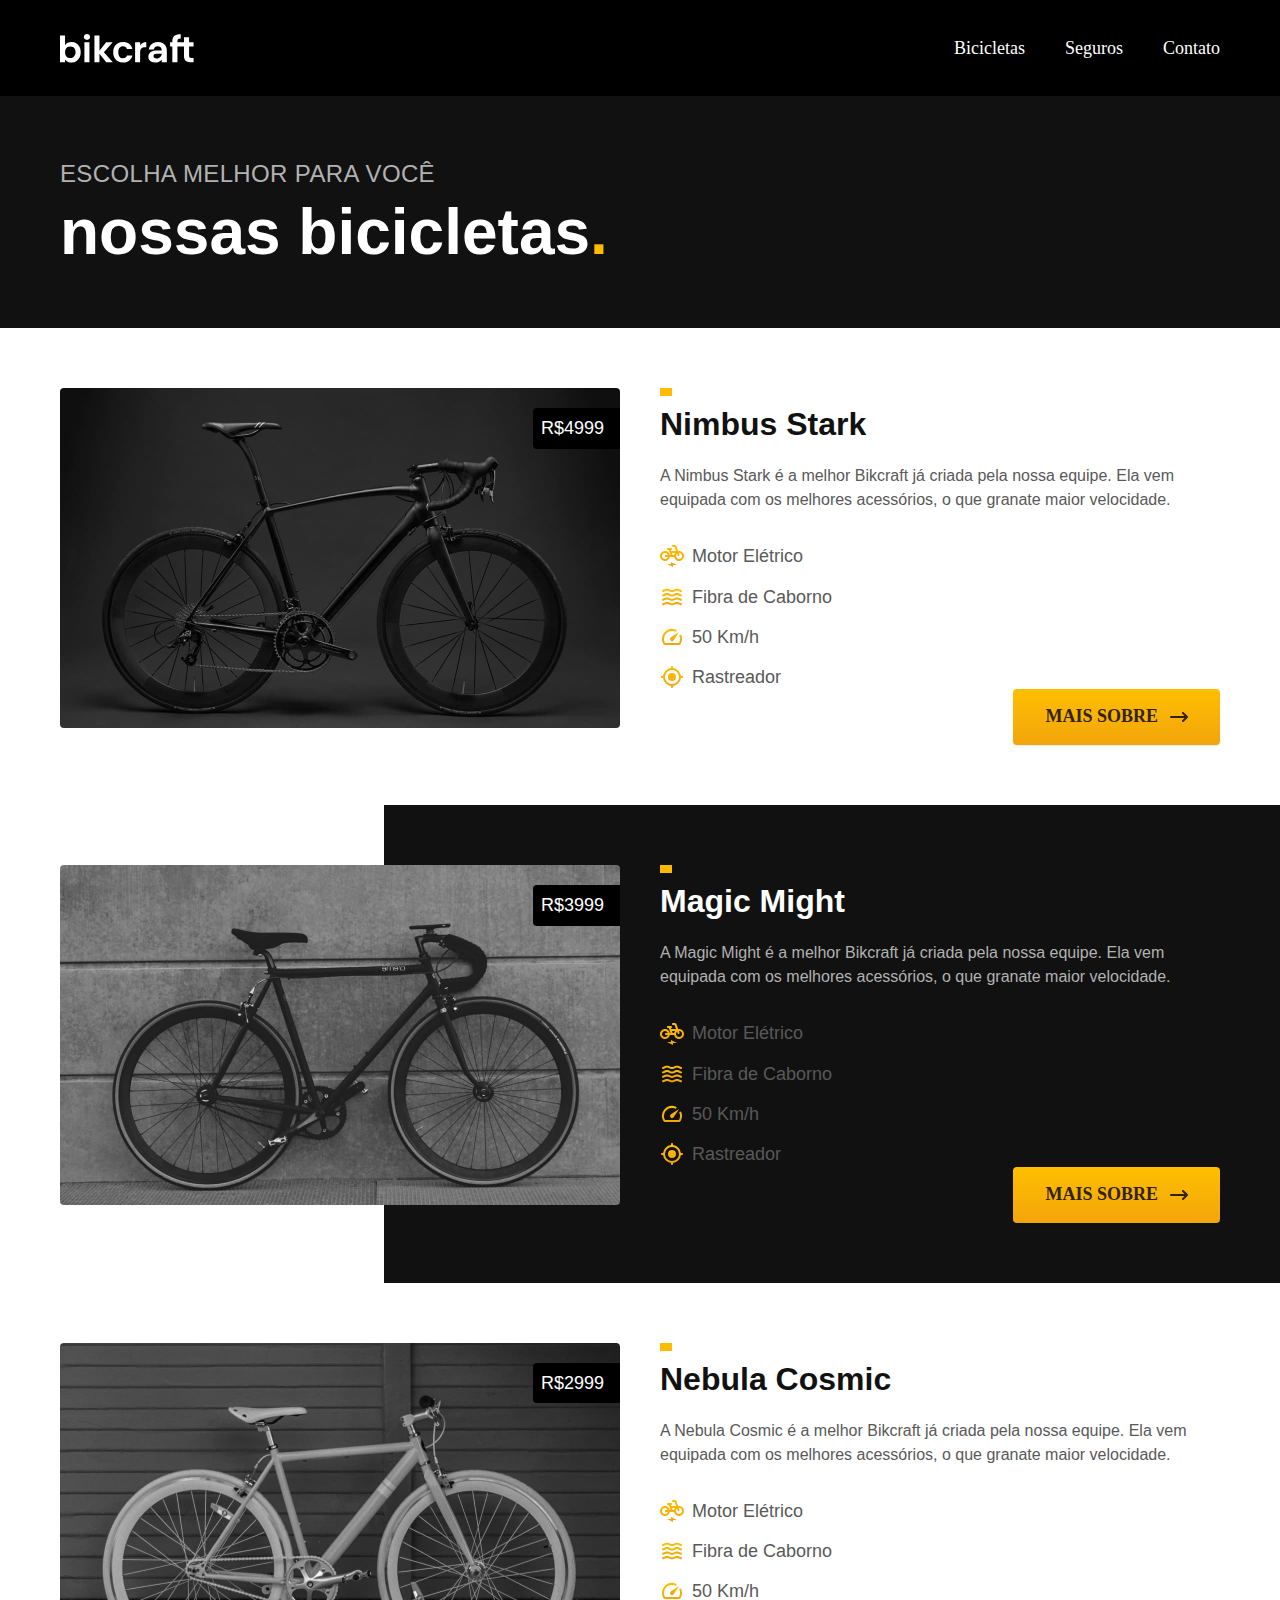
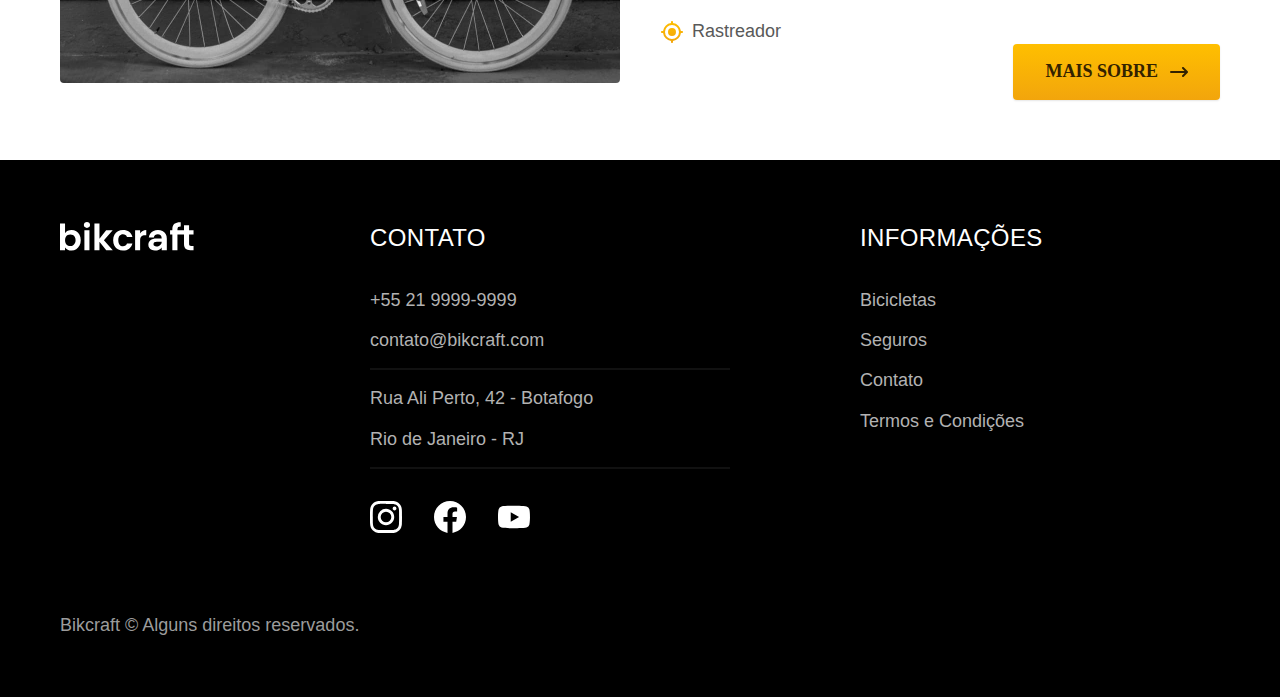
==== bicicletas.html @ 16e38521 "finalização do pagina principal, pagina de seguro, pagina de termo e pagina de bicicletas e pagina d" ====
<!DOCTYPE html>
<html lang="pt-br">

<head>
  <meta charset="UTF-8">
  <meta name="viewport" content="width=device-width, initial-scale=1.0">

  <title>Termos e Condições | Bikcraft</title>
  <meta name="description" content="Termos e condições.">

  <link rel="stylesheet" href="./css/style.css">
</head>

<body id="bicicletas">
  <header class="header-bg">
    <div class="header container">
      <a href="./">
        <img src="./img/bikcraft.svg" alt="Bikcraft">
      </a>

      <nav aria-label="primaria">
        <ul class="header-menu font-1-m cor-0">
          <li><a href="./bicicletas.html">Bicicletas</a></li>
          <li><a href="./seguros.html">Seguros</a></li>
          <li><a href="./contato.html">Contato</a></li>
        </ul>
      </nav>
    </div>
  </header>

  <main>
    <div class="titulo-bg">
      <div class="titulo container">
        <p class="font-2-l-b cor-5">Escolha melhor para você</p>
        <h1 class="font-1-xxl cor-0">nossas bicicletas<span class="cor-p1">.</span></h1>
      </div>
    </div>


    <div class="bicicletas container">
      <div class="bicicletas-imagem">
        <img src="./img/bicicletas/nimbus.jpg" alt="bicicleta preta">
        <span class="font-2-m cor-0">R$4999</span>
      </div>
      <div class="bicicletas-conteudo">
        <h2 class="font-1-xl">Nimbus Stark</h2>
        <p class="font-2-s cor-8">A Nimbus Stark é a melhor Bikcraft já criada pela nossa equipe. Ela vem equipada com os melhores acessórios, o que granate maior velocidade.</p>
        <ul class="font-1-m cor-8">
          <li><img src="./img/icones/eletrica.svg" alt="">Motor Elétrico</li>
          <li><img src="./img/icones/carbono.svg" alt="">Fibra de Caborno</li>
          <li><img src="./img/icones/velocidade.svg" alt="">50 Km/h</li>
          <li><img src="./img/icones/rastreador.svg" alt="">Rastreador</li>
        </ul>
        <a class="botao seta" href="./bicicletas/nimbus.html">Mais sobre</a>
      </div>
    </div>

    <div class="bicicletas-bg">
      <div class="bicicletas container">
        <div class="bicicletas-imagem">
          <img src="./img/bicicletas/magic.jpg" alt="bicicleta preta">
          <span class="font-2-m cor-0">R$3999</span>
        </div>
        <div class="bicicletas-conteudo">
          <h2 class="font-1-xl cor-0">Magic Might</h2>
          <p class="font-2-s cor-5">A Magic Might é a melhor Bikcraft já criada pela nossa equipe. Ela vem equipada com os melhores acessórios, o que granate maior velocidade.</p>
          <ul class="font-1-m cor-8">
            <li><img src="./img/icones/eletrica.svg" alt="">Motor Elétrico</li>
            <li><img src="./img/icones/carbono.svg" alt="">Fibra de Caborno</li>
            <li><img src="./img/icones/velocidade.svg" alt="">50 Km/h</li>
            <li><img src="./img/icones/rastreador.svg" alt="">Rastreador</li>
          </ul>
          <a class="botao seta " href="./bicicletas/magic.html">Mais sobre</a>
        </div>
      </div>
    </div>


    <div class="bicicletas container">
      <div class="bicicletas-imagem">
        <img src="./img/bicicletas/nebula.jpg" alt="bicicleta preta">
        <span class="font-2-m cor-0">R$2999</span>
      </div>
      <div class="bicicletas-conteudo">
        <h2 class="font-1-xl">Nebula Cosmic</h2>
        <p class="font-2-s cor-8">A Nebula Cosmic é a melhor Bikcraft já criada pela nossa equipe. Ela vem equipada com os melhores acessórios, o que granate maior velocidade.</p>
        <ul class="font-1-m cor-8">
          <li><img src="./img/icones/eletrica.svg" alt="">Motor Elétrico</li>
          <li><img src="./img/icones/carbono.svg" alt="">Fibra de Caborno</li>
          <li><img src="./img/icones/velocidade.svg" alt="">50 Km/h</li>
          <li><img src="./img/icones/rastreador.svg" alt="">Rastreador</li>
        </ul>
        <a class="botao seta" href="./bicicletas/nebula.html">Mais sobre</a>
      </div>
    </div>
  </main>

  <footer class="footer-bg">
    <div class="footer container">
      <img src="./img/bikcraft.svg" alt="Bikcraft">
      <div class="footer-contato">
        <h3 class="font-2-l-b cor-0">Contato</h3>
        <ul class="font-2-m cor-5">
          <li><a href="tel:+552199999999">+55 21 9999-9999</a></li>
          <li><a href="mailto:contato@bikcraft.com">contato@bikcraft.com</a></li>
          <li>Rua Ali Perto, 42 - Botafogo</li>
          <li>Rio de Janeiro - RJ</li>
        </ul>
        <div class="footer-redes">
          <a href="./">
            <img src="./img/redes/instagram.svg" alt="Instagram">
          </a>
          <a href="./">
            <img src="./img/redes/facebook.svg" alt="Facebook">
          </a>
          <a href="./">
            <img src="./img/redes/youtube.svg" alt="Youtube">
          </a>
        </div>
      </div>
      <div class="footer-informacoes">
        <h3 class="font-2-l-b cor-0">Informações</h3>
        <nav>
          <ul class="font-1-m cor-5">
            <li><a href="./bicicletas.html">Bicicletas</a></li>
            <li><a href="./seguros.html">Seguros</a></li>
            <li><a href="./contato.html">Contato</a></li>
            <li><a href="./termos.html">Termos e Condições</a></li>
          </ul>
        </nav>
      </div>
      <p class="footer-copy font-2-m cor-6">Bikcraft © Alguns direitos reservados.</p>
    </div>
  </footer>
</body>

</html>
---- css/style.css ----
/*Globlal*/
@import "./global/global.css";
@import "./global/header.css";
@import "./global/footer.css";
/*ultlidades*/
@import "./ultilidades/componentes.css";
@import "./ultilidades/tipografia.css";
@import "./ultilidades/cores.css";
/*home*/
@import "./home/introducao.css";
@import "./home/tecnologia.css";
@import "./home/parceiros.css";
@import "./home/depoimento.css";
/*bicicleta*/
@import "./bicicleta/bicicletas.css";
@import "./bicicleta/bicicleta-lista.css";
@import "./bicicleta/bicicleta.css";
/*seguros*/
@import "./seguros/seguros.css";
@import "./seguros/vantagens.css";
@import "./seguros/perguntas.css";
/*termos*/
@import "./termos/termos.css";
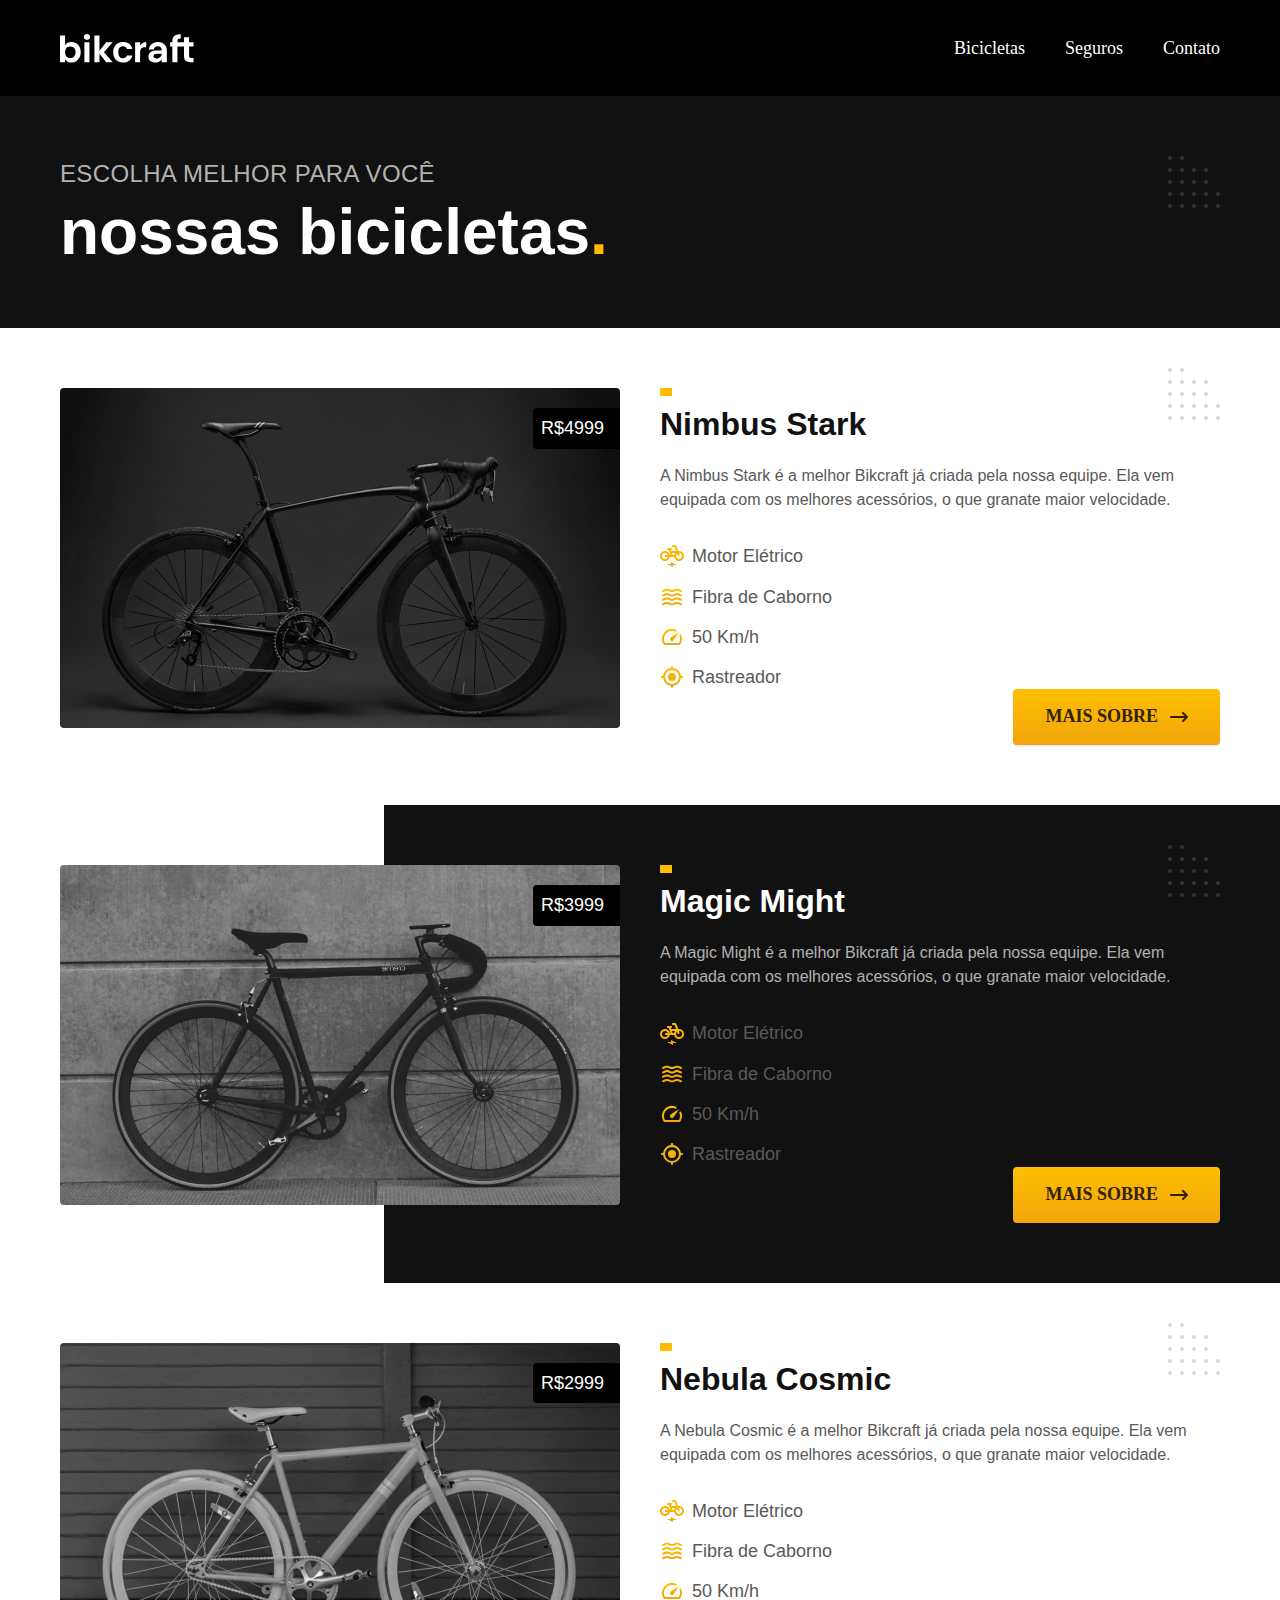
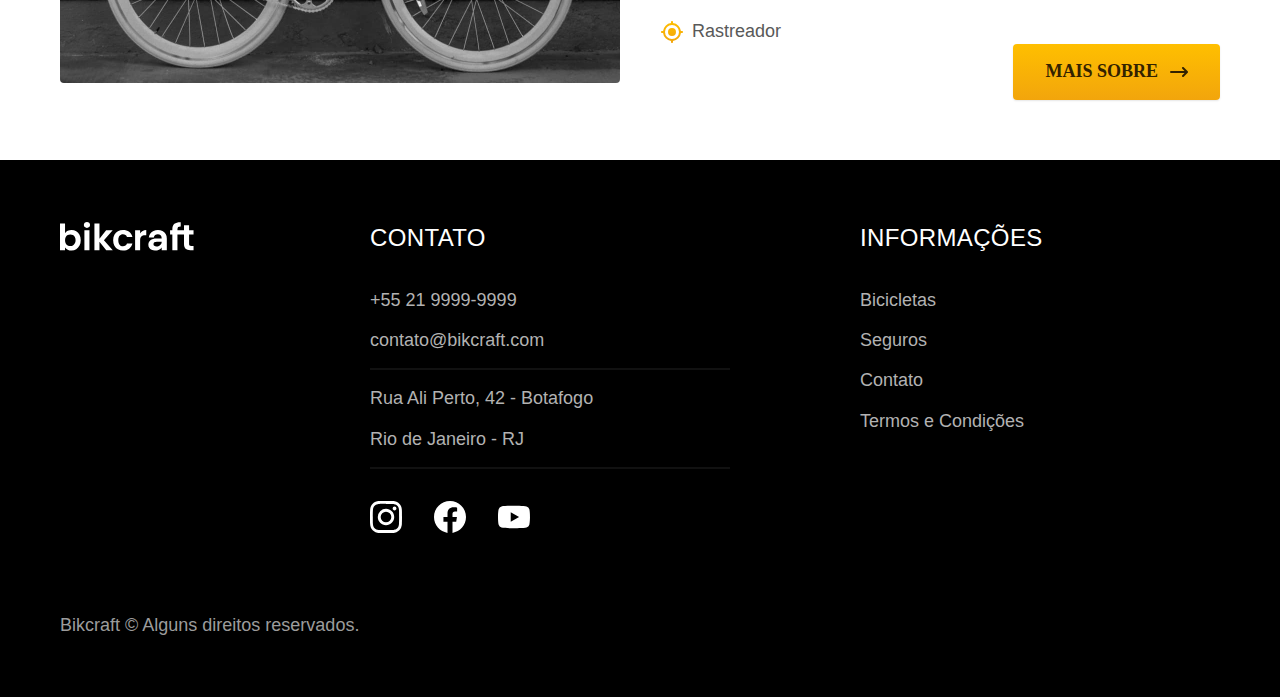
==== commit 569ef23a: "atualização do site, introdução a pagina de orçamento, finalização do site de bicicleta e otimização" ====
--- a/bicicletas.html
+++ b/bicicletas.html
@@ -8,6 +8,7 @@
   <title>Termos e Condições | Bikcraft</title>
   <meta name="description" content="Termos e condições.">
 
+  <link rel="preload" href="./css/style.css" as="style">
   <link rel="stylesheet" href="./css/style.css">
 </head>
 
--- a/css/style.css
+++ b/css/style.css
@@ -6,6 +6,7 @@
 @import "./ultilidades/componentes.css";
 @import "./ultilidades/tipografia.css";
 @import "./ultilidades/cores.css";
+@import "./ultilidades/formulario.css";
 /*home*/
 @import "./home/introducao.css";
 @import "./home/tecnologia.css";
@@ -15,9 +16,15 @@
 @import "./bicicleta/bicicletas.css";
 @import "./bicicleta/bicicleta-lista.css";
 @import "./bicicleta/bicicleta.css";
+@import "./bicicleta/seguros.css";
 /*seguros*/
 @import "./seguros/seguros.css";
 @import "./seguros/vantagens.css";
 @import "./seguros/perguntas.css";
+/*contato*/
+@import "./contato/contato.css";
+@import "./contato/lojas.css";
 /*termos*/
 @import "./termos/termos.css";
+/*orçamento*/
+@import "./orcamento/orcamento.css";
--- a/css/style.css
+++ b/css/style.css
@@ -6,6 +6,7 @@
 @import "./ultilidades/componentes.css";
 @import "./ultilidades/tipografia.css";
 @import "./ultilidades/cores.css";
+@import "./ultilidades/formulario.css";
 /*home*/
 @import "./home/introducao.css";
 @import "./home/tecnologia.css";
@@ -15,9 +16,15 @@
 @import "./bicicleta/bicicletas.css";
 @import "./bicicleta/bicicleta-lista.css";
 @import "./bicicleta/bicicleta.css";
+@import "./bicicleta/seguros.css";
 /*seguros*/
 @import "./seguros/seguros.css";
 @import "./seguros/vantagens.css";
 @import "./seguros/perguntas.css";
+/*contato*/
+@import "./contato/contato.css";
+@import "./contato/lojas.css";
 /*termos*/
 @import "./termos/termos.css";
+/*orçamento*/
+@import "./orcamento/orcamento.css";
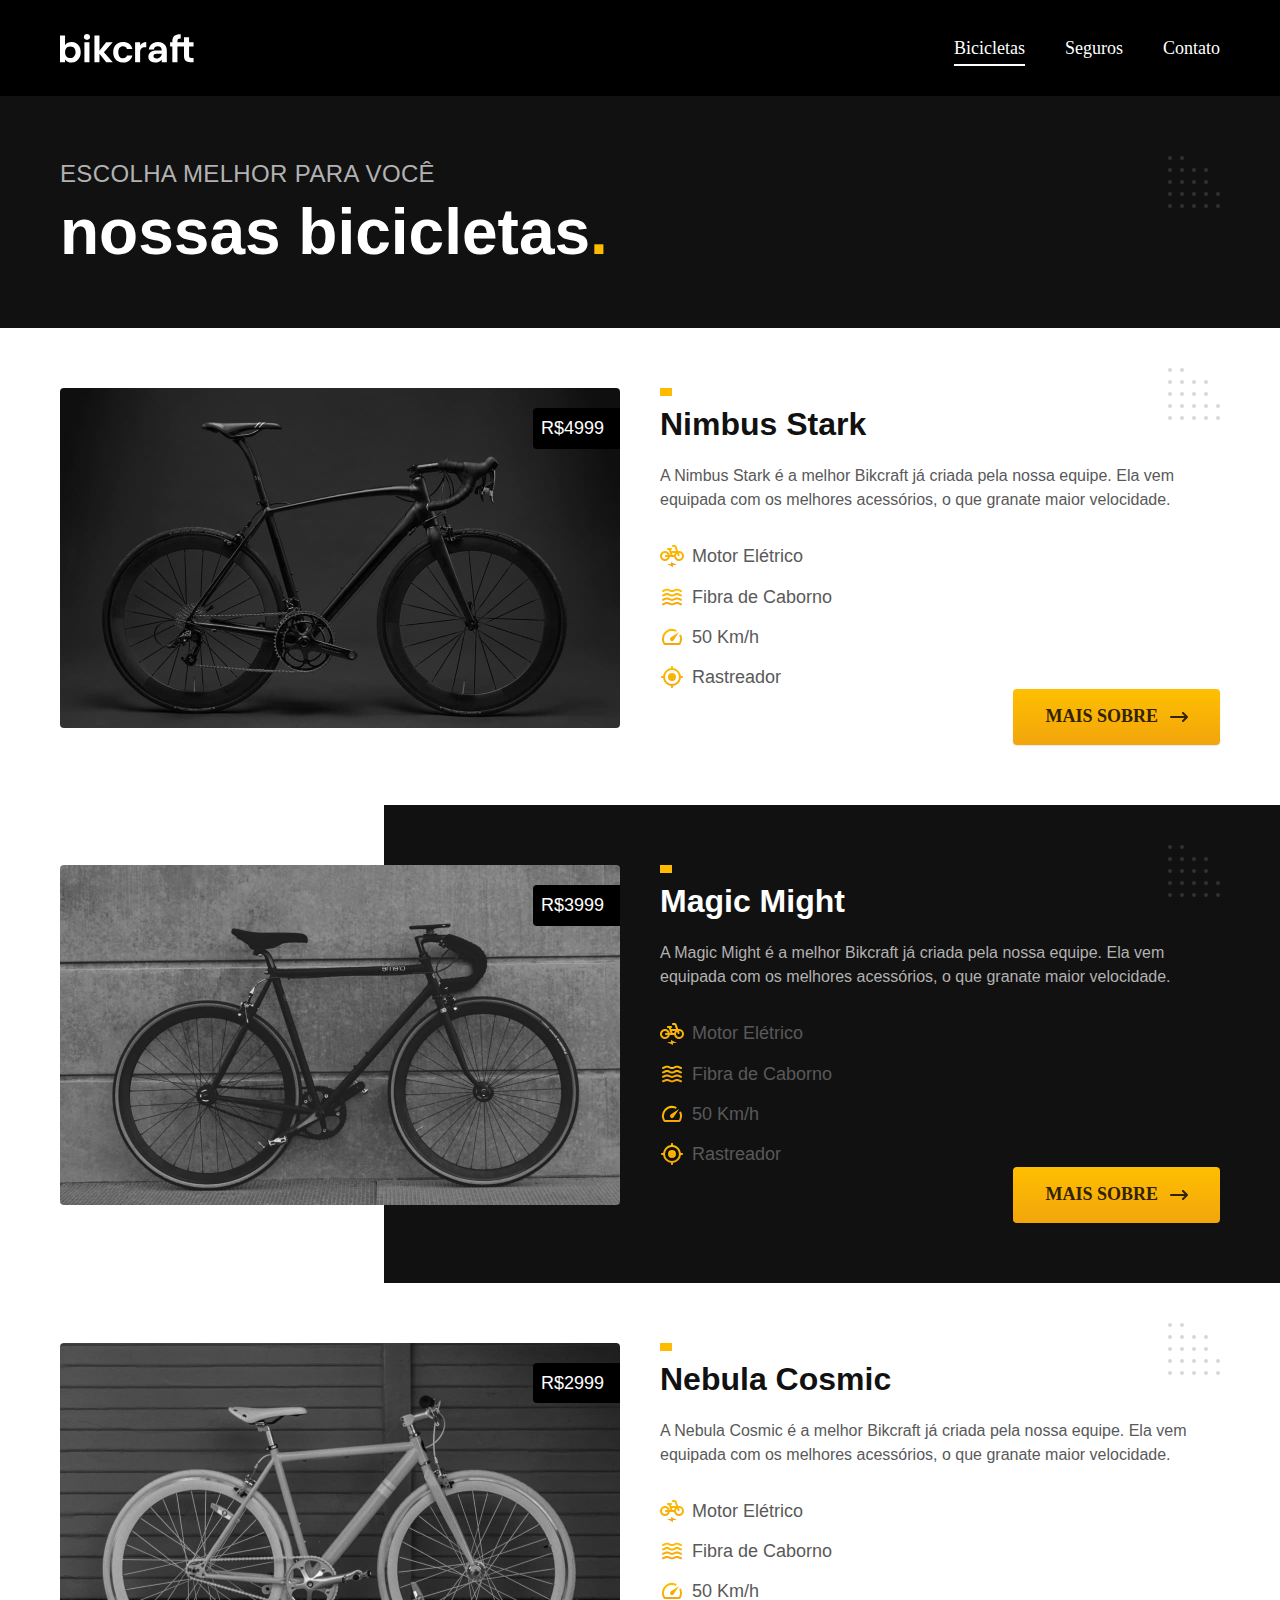
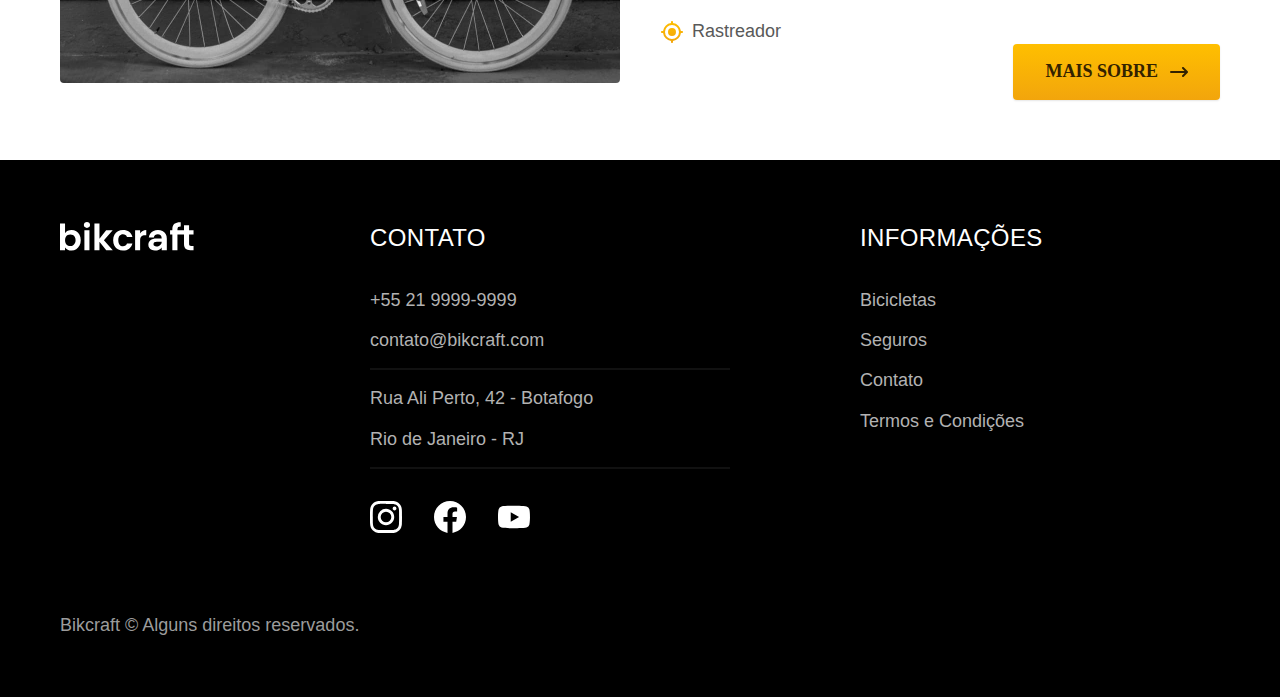
==== commit 78163a9b: "inclusão de javascript, animação e ultilização de perguntas frequentes" ====
--- a/bicicletas.html
+++ b/bicicletas.html
@@ -133,6 +133,8 @@
       <p class="footer-copy font-2-m cor-6">Bikcraft © Alguns direitos reservados.</p>
     </div>
   </footer>
+  <script src="./js/script.js"></script>
 </body>
 
+
 </html>--- a/css/style.css
+++ b/css/style.css
@@ -7,6 +7,7 @@
 @import "./ultilidades/tipografia.css";
 @import "./ultilidades/cores.css";
 @import "./ultilidades/formulario.css";
+@import "./ultilidades/animacao.css";
 /*home*/
 @import "./home/introducao.css";
 @import "./home/tecnologia.css";
--- a/css/style.css
+++ b/css/style.css
@@ -7,6 +7,7 @@
 @import "./ultilidades/tipografia.css";
 @import "./ultilidades/cores.css";
 @import "./ultilidades/formulario.css";
+@import "./ultilidades/animacao.css";
 /*home*/
 @import "./home/introducao.css";
 @import "./home/tecnologia.css";
